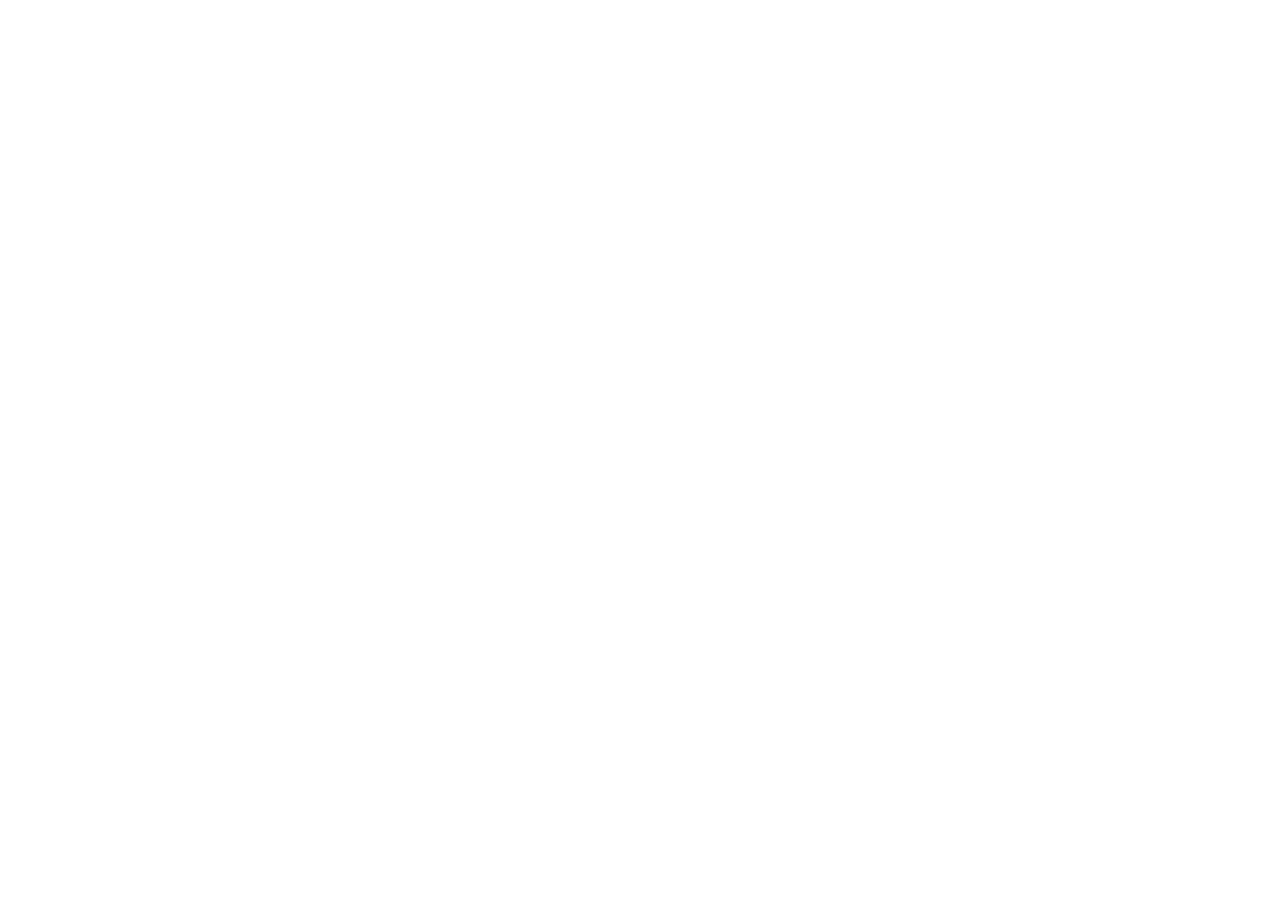
==== index.html @ 532720ed "Merge pull request #1 from bhnguyen76/Init" ====
<!DOCTYPE html>
<html>
    <head>
        <meta charset="utf-8" />

        <!--unicons-->
        <link rel="stylesheet" href="https://unicons.iconscout.com/release/v4.0.8/css/line.css">

        <!--css stylesheet-->
        <link rel="stylesheet" href="assets/css/styles.css">
        <title></title>
    </head>

    <body>
        
        <!--javascript-->
        <script src="assets/js/main.js"></script>
    </body>
</html>
---- assets/css/styles.css ----
/*Google Fonts: Poppins*/
@import url('https://fonts.googleapis.com/css2?family=Poppins:wght@100;400;500;600&display=swap');

:root {
    --header-height: 3rem;
    
    --hue-color: 250;

    --first-color: hsl(var(--hue-color), 69%, 61%);
    --first-color-second: hsl(var(--hue-color), 69%, 61%);
    --first-color-alt: hsl(var(--hue-color), 57%, 53%);
    --first-color-lighter: hsl(var(--hue-color), 92%, 85%);
    --title-color: hsl(var(--hue-color), 8%, 15%);
    --text-color: hsl(var(--hue-color), 8%, 45%);
    --text-color-lighter: hsl(var(--hue-color), 8%, 65%);
    --input-color: hsl(var(--hue-color), 70%, 96%);
    --body-color: hsl(var(--hue-color), 60%, 99%);
    --container-color: #fff;

    --body-font: 'Poppins', sans-serif;

    /*1rem = 16px*/
    
}
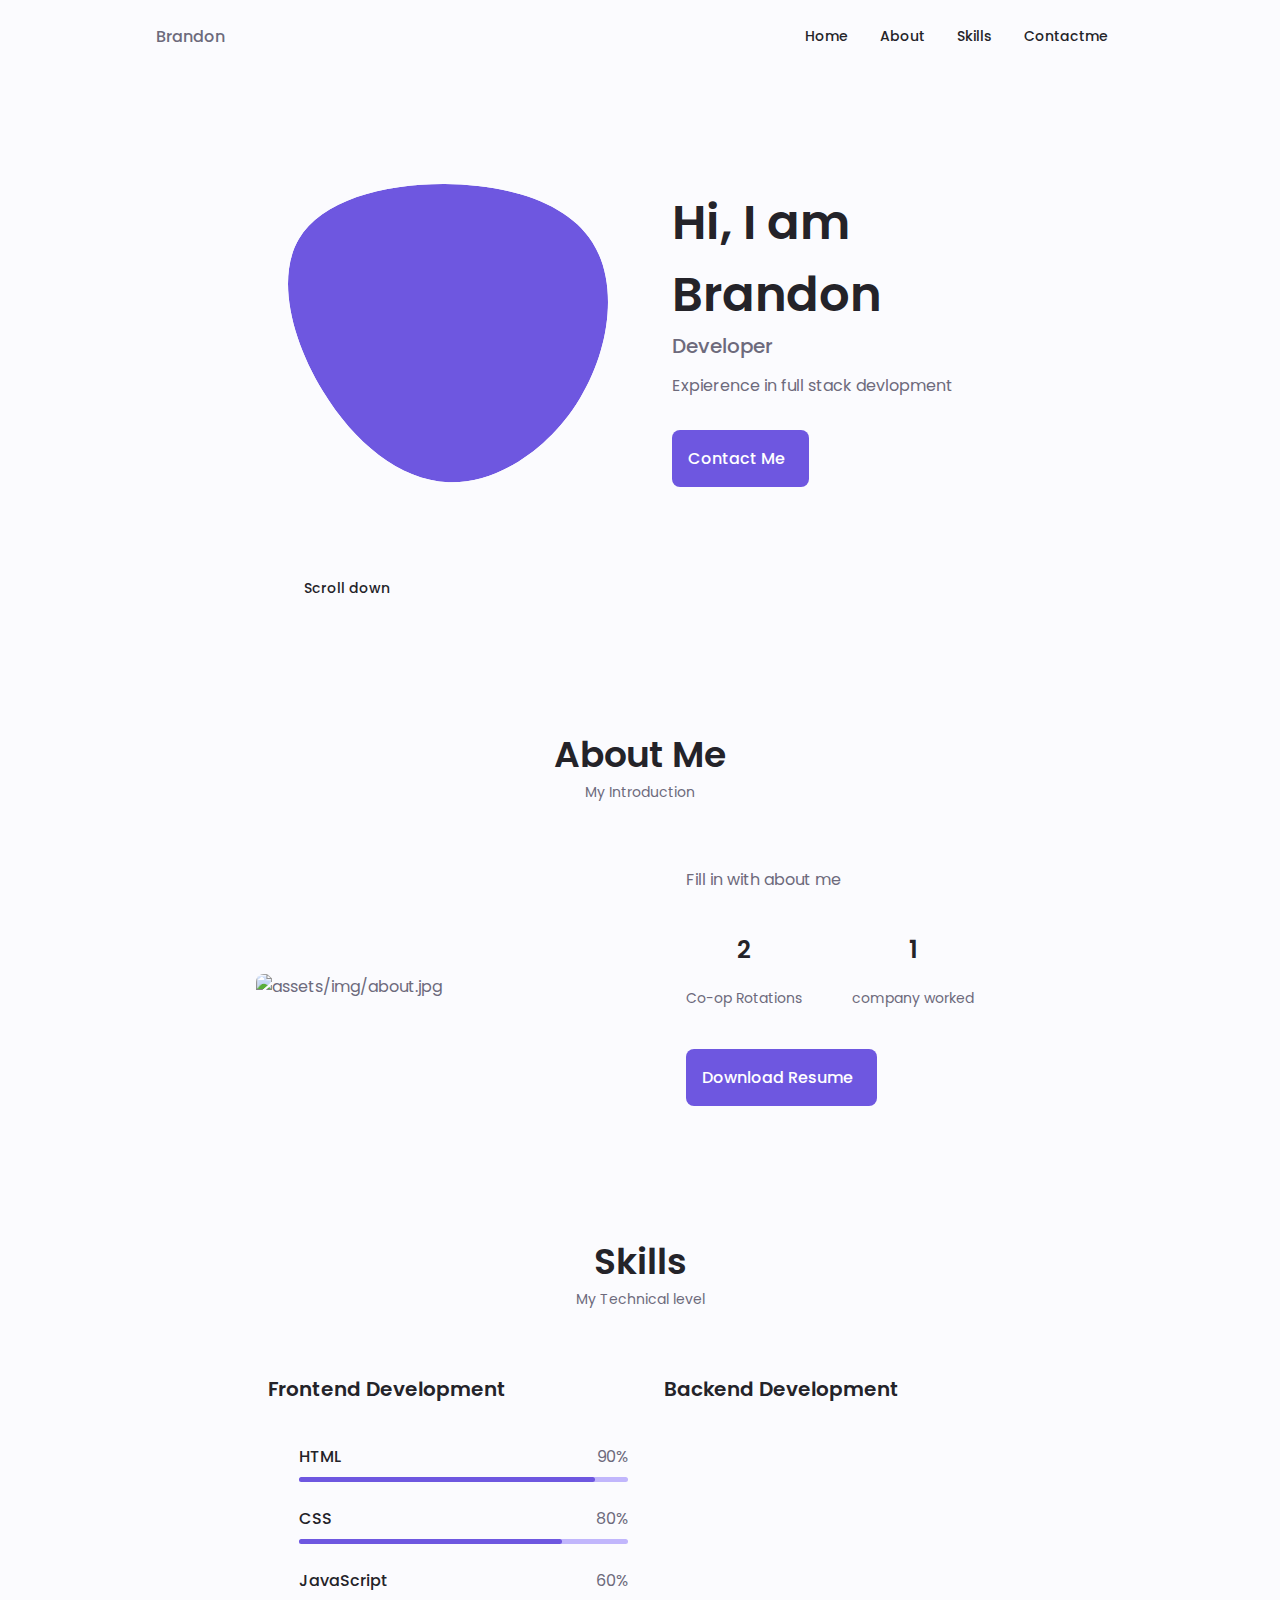
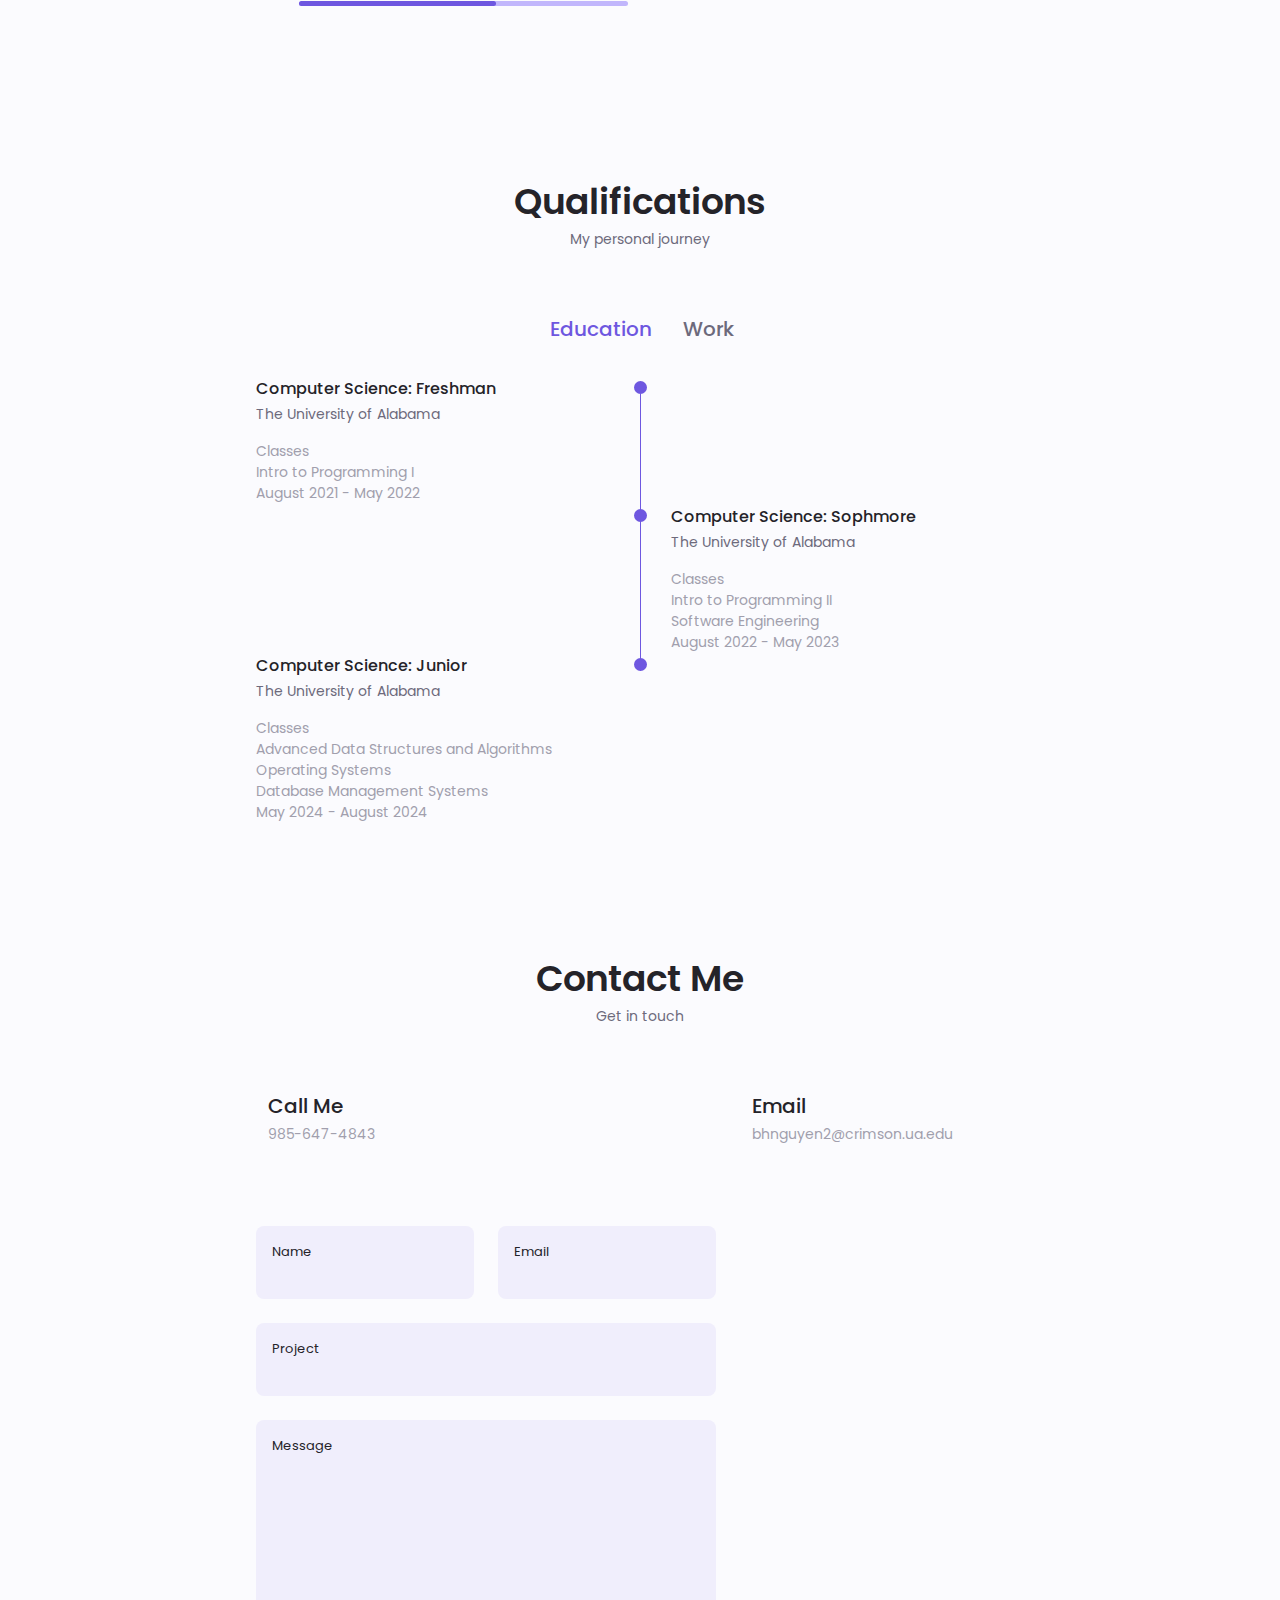
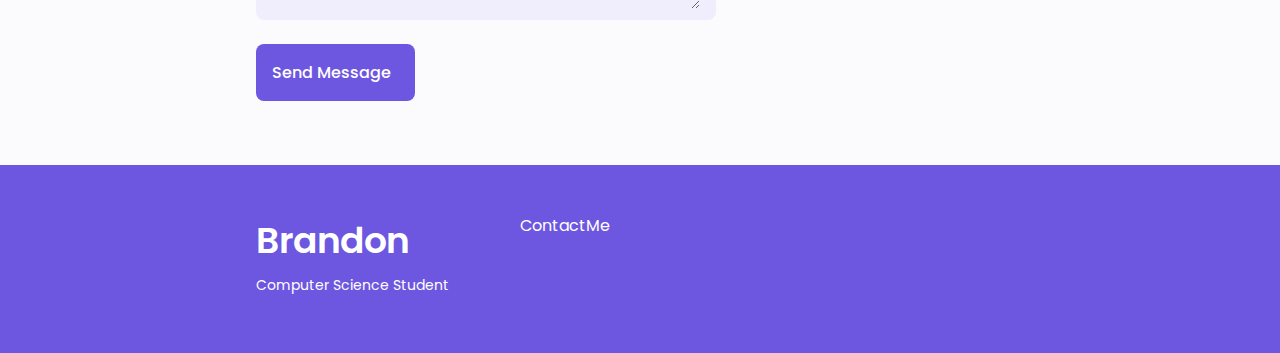
==== commit 7169a5ff: "refactor code" ====
--- a/index.html
+++ b/index.html
@@ -12,7 +12,475 @@
     </head>
 
     <body>
-        
+        <!-- Menu -->
+        <header class="header" id="header">
+            <nav class="nav container">
+                <a href="#" class="nav__logo">Brandon</a>
+
+                <div class="nav__menu" id="nav-menu">
+                    <ul class="nav__list grid">
+                        <li class="nav__item">
+                            <a href="#home" class="nav__link">
+                                <i class="uil uil-home nav__icon"></i> Home
+                            </a>
+                        </li>
+                        <li class="nav__item">
+                            <a href="#about" class="nav__link">
+                                <i class="uil uil-user nav__icon"></i> About
+                            </a>
+                        </li>
+                        <li class="nav__item">
+                            <a href="#skills" class="nav__link">
+                                <i class="uil uil-file-alt nav__icon"></i> Skills
+                            </a>
+                        </li>
+                        <!-- <li class="nav__item">
+                            <a href="#portfolio" class="nav__link">
+                                <i class="uil uil-scenery nav__icon"></i> Portfolio
+                            </a>
+                        </li> -->
+                        <li class="nav__item">
+                            <a href="#contact" class="nav__link">
+                                <i class="uil uil-message nav__icon"></i> Contactme
+                            </a>
+                        </li>
+                    </ul>
+                    <i class="uil uil-times nav__close" id="nav-close"></i>
+                </div>
+
+                <div class="nav__btns">
+                    <i class="uil uil-moon change-theme" id="theme-button"></i>
+                    <div class="nav__toggle" id="nav-toggle">
+                        <i class="uil uil-apps"></i>
+                    </div>
+                </div>
+            </nav>
+        </header>
+
+        <!-- Main -->
+        <main class="main">
+            <!-- Home -->
+            <section class="home section" id="home">
+                <div class="home__container container grid">
+                    <div class="home__content grid">
+                        <div class="home__social">
+                            <a href="www.linkedin.com/in/brandon-nguyen-9a8aa6226" taget="_blank" class="home__social-icon">
+                                <i class="uil uil-linkedin-alt"></i>
+                            </a>
+                            
+                            <!-- <a href="" taget="_blank" class="home__social-icon">
+                                <i class="uil uil-dribbble"></i>
+                            </a> -->
+
+                            <a href="https://github.com/bhnguyen76" taget="_blank" class="home__social-icon">
+                                <i class="uil uil-github-alt"></i>
+                            </a>
+                        </div>
+
+                        <div class="home__image">
+                            <svg class="home__blob" viewBox="0 0 200 187" xmlns="http://www.w3.org/2000/svg" xmlns:xlink="http://www.w3.org/1999/xlink">
+                                <mask id="mask0" mask-type="alpha">
+                                    <path d="M190.312 36.4879C206.582 62.1187 201.309 102.826 182.328 134.186C163.346 165.547 
+                                    130.807 187.559 100.226 186.353C69.6454 185.297 41.0228 161.023 21.7403 129.362C2.45775 
+                                    97.8511 -7.48481 59.1033 6.67581 34.5279C20.9871 10.1032 59.7028 -0.149132 97.9666 
+                                    0.00163737C136.23 0.303176 174.193 10.857 190.312 36.4879Z"/>
+                                </mask>
+                                <g mask="url(#mask0)">
+                                    <path d="M190.312 36.4879C206.582 62.1187 201.309 102.826 182.328 134.186C163.346 
+                                    165.547 130.807 187.559 100.226 186.353C69.6454 185.297 41.0228 161.023 21.7403 
+                                    129.362C2.45775 97.8511 -7.48481 59.1033 6.67581 34.5279C20.9871 10.1032 59.7028 
+                                    -0.149132 97.9666 0.00163737C136.23 0.303176 174.193 10.857 190.312 36.4879Z"/>
+
+                                    <image class="homeblob-img" x='' href="assets/images/profile.png"/>
+                                </g>
+                            </svg>
+                        </div>
+
+                        <div class="home__data">
+                            <h1 class="home__title">
+                                Hi, I am Brandon
+                            </h1>
+                            <h3 class="home__subtitle">
+                                Developer
+                            </h3>
+                            <p class="home__description">
+                                Expierence in full stack devlopment
+                            </p>
+                            <a href="#contact" class="button button--flex">
+                                Contact Me <i class="uil uil-message button__icon"></i>
+                            </a>
+                        </div>
+                    </div>
+
+                    <div class="home__scroll">
+                        <a href="#about" class="home__scroll-button button--flex">
+                            <i class="uil uil-mouse-alt home__scroll-mouse"></i>
+                            <span class="home__scroll-name">Scroll down</span>
+                            <i class="uil uil-arrow-down home__scroll-arrow"></i>
+                        </a>
+                    </div>
+                </div>
+            </section>
+
+            <section class="about section" id="about">
+                <h2 class="section__title">About Me</h2>
+                <span class="section__subtitle">My Introduction</span>
+
+                <div class="about__container container grid">
+                    <img src="" alt="assets/img/about.jpg" class="about__img">
+
+                    <div class="about__data">
+                        <p class="about__description">
+                            Fill in with about me
+                        </p>
+
+                        <div class="about__info">
+                            <div>
+                                <span class="about__info-title"> 2</span>
+                                <span class="about__info-name"><br> Co-op Rotations</span>
+                            </div>
+
+                            <div>
+                                <span class="about__info-title">1</span>
+                                <span class="about__info-name"><br>company worked</span>
+                            </div>
+
+                            <div>
+                                <span class="about__info-title"></span>
+                                <span class="about__info-name"></span>
+                            </div>
+                        </div>
+
+                        <div class="about__buttons">
+                            <a download="" href="assets/pdf/Resume.pdf" class="button button--flex">
+                                Download Resume<i class="uis uis-download-alt button__icon"></i>
+                            </a>     
+                        </div>
+                    </div>
+                </div>
+            </section>
+
+            <!-- Skills -->
+            <section class="skills section" id="skills">
+                <h2 class="section__title">Skills</h2>
+                <span class="section__subtitle">My Technical level</span>
+
+                <div class="skills__container container grid">
+                    <div>
+                        <!-- Skill 1-->
+                         <div class="skills__content skills__open">
+                            <div class="skills__header">
+                                <i class="uil uil-brackets-curly skills__icon"></i>
+
+                                <div>
+                                    <h1 class="skills__title">Frontend Development</h1>
+                                    <!-- <span class="skills__subtitle"> </span> -->
+                                </div>
+
+                                <i class="uil uil-angle-down skills__arrow"></i>
+                            </div>
+
+                            <div class="skills__list grid">
+                                <div class="skills__data">
+                                    <div class="skills__titles">
+                                        <h3 class="skills__name">HTML</h3>
+                                        <span class="skills__number">90%</span>
+                                    </div>
+                                    <div class="skills__bar">
+                                        <span class="skills__percentage skills__html"></span>
+                                    </div>
+                                </div>
+
+                                <div class="skills__data">
+                                    <div class="skills__titles">
+                                        <h3 class="skills__name">CSS</h3>
+                                        <span class="skills__number">80%</span>
+                                    </div>
+                                    <div class="skills__bar">
+                                        <span class="skills__percentage skills__css"></span>
+                                    </div>
+                                </div>
+
+                                <div class="skills__data">
+                                    <div class="skills__titles">
+                                        <h3 class="skills__name">JavaScript</h3>
+                                        <span class="skills__number">60%</span>
+                                    </div>
+                                    <div class="skills__bar">
+                                        <span class="skills__percentage skills__js"></span>
+                                    </div>
+                                </div>
+                            </div>
+                         </div>
+                    </div>
+
+                    <div>
+                        <!-- Skill 2-->
+                        <div class="skills__content skills__close">
+                            <div class="skills__header">
+                                <i class="uil uil-server-network skills__icon"></i>
+
+                                <div>
+                                    <h1 class="skills__title">Backend Development</h1>
+                                    <!-- <span class="skills__subtitle"> </span> -->
+                                </div>
+
+                                <i class="uil uil-angle-down skills__arrow"></i>
+                            </div>
+
+                            <div class="skills__list grid">
+                                <div class="skills__data">
+                                    <div class="skills__titles">
+                                        <h3 class="skills__name">Python</h3>
+                                        <span class="skills__number">90%</span>
+                                    </div>
+                                    <div class="skills__bar">
+                                        <span class="skills__percentage skills__python"></span>
+                                    </div>
+                                </div>
+
+                                <div class="skills__data">
+                                    <div class="skills__titles">
+                                        <h3 class="skills__name">Scala</h3>
+                                        <span class="skills__number">80%</span>
+                                    </div>
+                                    <div class="skills__bar">
+                                        <span class="skills__percentage skills__scala"></span>
+                                    </div>
+                                </div>
+
+                                <div class="skills__data">
+                                    <div class="skills__titles">
+                                        <h3 class="skills__name">C#</h3>
+                                        <span class="skills__number">60%</span>
+                                    </div>
+                                    <div class="skills__bar">
+                                        <span class="skills__percentage skills__csharp"></span>
+                                    </div>
+                                </div>
+
+                                <div class="skills__data">
+                                    <div class="skills__titles">
+                                        <h3 class="skills__name">SQL</h3>
+                                        <span class="skills__number">50%</span>
+                                    </div>
+                                    <div class="skills__bar">
+                                        <span class="skills__percentage skills__sql"></span>
+                                    </div>
+                                </div>
+                            </div>
+                         </div>                         
+                    </div>
+                </div>
+            </section>
+
+            <section class="qualification section">
+                <h2 class="section__title">Qualifications</h2>
+                <span class="section__subtitle">My personal journey</span>
+
+                <div class="qualification__container container">
+                    <div class="qualification__tabs">
+                        <div class="qualification__button button--flex qualification__active" data-target="#education">
+                            <i class="uil uil-graduation-cap qualification__icon"></i>
+                            Education
+                        </div>
+
+                        <div class="qualification__button button--flex" data-target="#work">
+                            <i class="uil uil-briefcase-alt"></i>
+                            Work
+                        </div>
+                    </div>
+
+                    <div class="qualification__sections">
+                        <!-- qualification content 1 -->
+                         <div class="qualification__content qualification__active" data-content id="education">
+                            <!-- qualification 1 -->
+                            <div class="qualification__data">
+                                <div>
+                                    <h3 class="qualification__title">Computer Science: Freshman</h3>
+                                    <span class="qualification__subtitle">The University of Alabama</span>
+                                    <div class="qualification__class">
+                                        <i class="uil uil-books"></i>
+                                        Classes<br>Intro to Programming I
+                                    </div>
+                                    <div class="qualification__calendar">
+                                        <i class="uil uil-calendar-alt"></i>
+                                        August 2021 - May 2022
+                                    </div>
+                                </div>
+
+                                <div>
+                                    <span class="qualification__rounder"></span>
+                                    <span class="qualification__line"></span>
+                                </div>
+                            </div>
+
+                            <!-- qualification 2 -->
+                            <div class="qualification__data">
+                                <div></div>
+
+                                <div>
+                                    <span class="qualification__rounder"></span>
+                                    <span class="qualification__line"></span>
+                                </div>
+
+                                <div>
+                                    <h3 class="qualification__title">Computer Science: Sophmore</h3>
+                                    <span class="qualification__subtitle">The University of Alabama</span>
+                                    <div class="qualification__class">
+                                        <i class="uil uil-books"></i>
+                                        Classes<br>Intro to Programming II<br>Software Engineering 
+                                    </div>
+                                    <div class="qualification__calendar">
+                                        <i class="uil uil-calendar-alt"></i>
+                                        August 2022 - May 2023
+                                    </div>
+                                </div>
+                            </div>
+
+                            <!-- qualification 3 -->
+                            <div class="qualification__data">
+                                <div>
+                                    <h3 class="qualification__title">Computer Science: Junior</h3>
+                                    <span class="qualification__subtitle">The University of Alabama</span>
+                                    <div class="qualification__class">
+                                        <i class="uil uil-books"></i>
+                                        Classes<br>Advanced Data Structures and Algorithms<br>Operating Systems<br>Database Management Systems
+                                    </div>
+                                    <div class="qualification__calendar">
+                                        <i class="uil uil-calendar-alt"></i>
+                                        May 2024 - August 2024
+                                    </div>
+                                </div>
+
+                                <div>
+                                    <span class="qualification__rounder"></span>
+                                </div>
+                            </div>
+                         </div>
+
+                         <!-- qualification content 2 -->
+                         <div class="qualification__content" data-content id="work">
+                            <!-- qualification 1 -->
+                            <div class="qualification__data">
+                                <div>
+                                    <h3 class="qualification__title">Systems Co-op</h3>
+                                    <span class="qualification__subtitle">Adtran</span>
+                                    <div class="qualification__calendar">
+                                        <i class="uil uil-calendar-alt"></i>
+                                        August 2023 - December 2023
+                                    </div>
+                                </div>
+
+                                <div>
+                                    <span class="qualification__rounder"></span>
+                                    <span class="qualification__line"></span>
+                                </div>
+                            </div>
+
+                            <!-- qualification 2 -->
+                            <div class="qualification__data">
+                                <div></div>
+
+                                <div>
+                                    <span class="qualification__rounder"></span>
+                                </div>
+
+                                <div>
+                                    <h3 class="qualification__title">Back-End Co-op</h3>
+                                    <span class="qualification__subtitle">Adtran</span>
+                                    <div class="qualification__calendar">
+                                        <i class="uil uil-calendar-alt"></i>
+                                        May 2024 - August 2024
+                                    </div>
+                                </div>
+                            </div>
+                         </div>
+                    </div>
+                </div>
+            </section>
+
+            <section class="contact section" id="contact">
+                <h2 class="section__title">Contact Me</h2>
+                <span class="section__subtitle">Get in touch</span>
+
+                <div class="contact__container container grid">
+                    <div>
+                        <div class="contact__information">
+                            <i class="uil uil-phone contact__icon"></i>
+
+                            <div>
+                                <h3 class="contact__title">Call Me</h3>
+                                <span class="contact__subtitle">985-647-4843</span>
+                            </div>
+                        </div>
+                    </div>
+
+                    <div>
+                        <div class="contact__information">
+                            <i class="uil uil-envelope contact__icon"></i>
+
+                            <div>
+                                <h3 class="contact__title">Email</h3>
+                                <span class="contact__subtitle">bhnguyen2@crimson.ua.edu</span>
+                            </div>
+                        </div>
+                    </div>
+
+                    <form action="" class="contact__form grid">
+                        <div class="contact__inputs grid">
+                            <div class="contact__content">
+                                <label for="" class="contact__label">Name</label>
+                                <input type="text" class="contact__input">
+                            </div>
+
+                            <div class="contact__content">
+                                <label for="" class="contact__label">Email</label>
+                                <input type="email" class="contact__input">
+                            </div>
+                        </div>
+
+                        <div class="contact__content">
+                            <label for="" class="contact__label">Project</label>
+                            <input type="text" class="contact__input">
+                        </div>
+
+                        <div class="contact__content">
+                            <label for="" class="contact__label">Message</label>
+                            <textarea name="" id="" cols="0" rows="7" class="contact__input"></textarea>
+                        </div>
+
+                        <div>
+                            <a href="" class="button button--flex">
+                                Send Message
+                                <i class="uil uil-message button__icon"></i>
+                            </a>
+                        </div>
+                    </form>
+                </div>
+            </section>
+        </main>
+
+        <!-- footer -->
+         <footer class="footer">
+            <div class="footer__bg">
+                <div class="footer__container container grid">
+                    <div>
+                        <h1 class="footer__title">Brandon</h1>
+                        <span class="footer__subtitle">Computer Science Student</span>
+                    </div>
+
+                    <ul class="footer__links">
+                        <a href="#contact" class="footer__link">ContactMe</a>
+                    </ul>
+                </div>
+            </div>
+         </footer>
+
+        <!-- top scroll -->
+         <a href="#" class="scrollup" id="scroll-up">
+            <i class="uil uil-arrow-up scrollup__icon"></i>
+         </a>
         <!--javascript-->
         <script src="assets/js/main.js"></script>
     </body>
--- a/assets/css/styles.css
+++ b/assets/css/styles.css
@@ -4,6 +4,7 @@
 :root {
     --header-height: 3rem;
     
+    /*colors*/
     --hue-color: 250;
 
     --first-color: hsl(var(--hue-color), 69%, 61%);
@@ -16,9 +17,877 @@
     --input-color: hsl(var(--hue-color), 70%, 96%);
     --body-color: hsl(var(--hue-color), 60%, 99%);
     --container-color: #fff;
+    --scroll-bar-color: hsl(var(--hue-color), 12%, 90%);
+    --scroll-thumb-color: hsl(var(--hue-color), 12%, 80%);
 
     --body-font: 'Poppins', sans-serif;
 
-    /*1rem = 16px*/
-    
+    /*fonts; 1rem = 16px*/
+    --big-font-size: 2rem;
+    --h1-font-size: 1.5rem;
+    --h2-font-size: 1.25rem;
+    --h3-font-size: 1.125rem;
+    --normal-font-size: .938rem;
+    --small-font-size: .813rem;
+    --smaller-font-size: .75rem;
+
+    --font-medium: 500;
+    --font-semi-bold: 600;
+
+    /*bottom margin*/
+    --mb-0-25: .25rem;
+    --mb-0-5: .5rem;
+    --mb-0-75: .75rem;
+    --mb-1: 1rem;
+    --mb-1-5: 1.5rem;
+    --mb-2: 2rem;
+    --mb-2-5: 2.5rem;
+    --mb-3: 3rem;
+
+    /*z-index*/
+    --z-tooltip: 10;
+    --z-fixed: 100;
+    --z-modal: 1000;
+}
+
+/*Font size for bigger screens such as laptops and bigger*/
+@media screen and (min-width: 968px) {
+    :root {
+        --big-font-size: 3rem;
+        --h1-font-size: 2.25rem;
+        --h2-font-size: 1.5rem;
+        --h3-font-size: 1.25rem;
+        --normal-font-size: 1rem;
+        --small-font-size: .875rem;
+        --smaller-font-size: .813rem;
+    }
+}
+
+body.dark-theme{
+    --first-color-second: hsl(var(--hue-color), 30%, 8%);
+    --title-color: hsl(var(--hue-color), 8%, 95%);
+    --text-color: hsl(var(--hue-color), 8%, 75%);
+    --input-color: hsl(var(--hue-color), 29%, 16%);
+    --body-color: hsl(var(--hue-color), 28%, 12%);
+    --container-color: hsl(var(--hue-color), 29%, 16%);
+    --scroll-bar-color: hsl(var(--hue-color), 12%, 48%);
+    --scroll-thumb-color: hsl(var(--hue-color), 12%, 36%);
+}
+
+.nav__btns{
+    display: flex;
+    align-items: center;
+}
+
+.change-theme{
+    font-size: 1.25rem;
+    color: var(--title-color);
+    margin-right: var(--mb-1);
+    cursor: pointer;
+}
+
+.change-theme:hover{
+    color: var(--first-color);
+}
+
+*{
+    box-sizing: border-box;
+    padding: 0;
+    margin: 0;
+}
+
+html{
+    scroll-behavior: smooth;
+}
+
+body{
+    margin: 0 0 var(--header-height) 0;
+    font-family: var(--body-font);
+    background-color: var(--body-color);
+    color: var(--text-color);
+}
+
+h1, h2, h3, h4{
+    color: var(--title-color);
+    font-weight: var(--font-semi-bold);
+}
+
+ul{
+    list-style: none;
+}
+
+a{
+    text-decoration: none;
+}
+
+img{
+    max-width: 100%;
+    height: auto;
+}
+
+/*CSS classes*/
+.section{
+    padding: 2rem 0 4rem;
+}
+
+.section__title{
+    font-size: var(--h1-font-size);
+}
+
+.section__subtitle{
+    display: block; 
+    font-size: var(--small-font-size);
+    margin-bottom: var(--mb-3);
+}
+
+.section__title,
+.section__subtitle{
+    text-align: center;
+}
+
+/*layout*/
+.container{
+    max-width: 768px;
+    margin-left: var(--mb-1-5);
+    margin-right: var(--mb-1-5);
+}
+
+.grid{
+    display: grid;
+    gap: 1.5rem;
+}
+
+.header{
+    width: 100%;
+    position: fixed;
+    bottom: 0;
+    left: 0;
+    z-index: var(--z-fixed);
+    background-color: var(--body-color);
+}
+
+/* NAV BAR */
+.nav{
+    max-width: 968px;
+    height: var(--header-height);
+    display: flex;
+    justify-content: space-between;
+    align-items: center;
+}
+
+.nav__logo,
+.nav__toggle{
+    color: var(--text-color);
+    font-weight: var(--font-medium);
+}
+
+.nav__logo:hover{
+    color: var(--first-color);
+}
+
+.nav__toggle{
+    font-size: 1.1rem;
+    cursor: pointer;
+}
+
+.nav__toggle:hover{
+    color: var(--first-color);
+}
+
+@media screen and (max-width: 767px){
+    .nav__menu{
+        position: fixed;
+        bottom: -100%;
+        left: 0;
+        width: 100%;
+        background-color: var(--body-color);
+        padding: 2rem 1.5rem 4rem;
+        box-shadow: 0 -1px 4px rgba(0, 0, 0, .15);
+        border-radius: 1.5rem 1.5rem 0 0;
+        transition: .3s;
+    }
+}
+
+.nav__list{
+    grid-template-columns: repeat(3, 1fr);
+    gap: 2rem;
+}
+
+.nav__link{
+    display: flex;
+    flex-direction: column;
+    align-items: center;
+    font-size: var(--small-font-size);
+    color: var(--title-color);
+    font-weight: var(--font-medium);
+}
+
+.nav__link:hover{
+    color: var(--first-color);
+}
+
+.nav__icon{
+    font-size: 1.2rem;
+}
+
+.nav__close{
+    position: absolute;
+    right: 1.3rem;
+    bottom: .5rem;
+    font-size: 1.5rem;
+    cursor: pointer;
+    color: var(--first-color);
+}
+
+.nav__close:hover{
+    color: var(--first-color-alt);
+}
+
+.show-menu{
+    bottom: 0;
+}
+
+/* Home */
+.home__container{
+    gap: 1rem;
+}
+
+.home__content{
+    grid-template-columns: .5fr 3fr;
+    padding-top: 3.5rem;
+    align-items: center;
+}
+
+.home__social{
+    display: grid;
+    grid-template-columns: max-content;
+    row-gap: 1rem;
+}
+
+.home__social-icon{
+    font-size: 1.25rem;
+    color: var(--first-color);
+}
+
+.homne__social-icon:hover{
+    color: var(--first-color-alt);
+}
+
+.home__blob{
+    width: 200px;
+    fill: var(--first-color);
+}
+
+.home__blob-img{
+    width: 170px;
+}
+
+.home__data{
+    grid-column: 1/3;
+}
+
+.home__title{
+    font-size: var(--big-font-size);
+}
+
+.home__subtitle{
+    font-size: var(--h3-font-size);
+    color: var(--text-color);
+    font-weight: var(--font-medium);
+    margin-bottom: var(--mb-0-75);
+}
+
+.home__description{
+    margin-bottom: var(--mb-2);
+}
+
+.home__scroll{
+    display: none;
+}
+
+.home__scroll-button{
+    color: var(--first-color);
+    transition: .3s;
+}
+
+.home__scroll-button:hover{
+    transform: translateY(0.25rem);
+}
+
+.home__scroll-mouse{
+    font-size: 2rem;
+}
+
+.home__scroll-name{
+    font-size: var(--small-font-size);
+    color: var(--title-color);
+    font-weight: var(--font-medium);
+    margin-right: var(--mb-0-25);
+}
+
+.home__scroll-arrow{
+    font-size: 1.25rem;
+}
+
+.button{
+    display: inline-block;
+    background-color: var(--first-color);
+    color: #fff;
+    padding: 1rem;
+    border-radius: .5rem;
+    font-weight: var(--font-medium);
+}
+
+.button:hover{
+    background-color: var(--first-color-alt);
+}
+
+.button__icon{
+    font-size: 1.25rem;
+    margin-left: var(--mb-0-5);
+    transition: .3s;
+}
+
+.button--flex{
+    display: inline-flex;
+    align-items: center;
+}
+
+/* About */
+.about__img{
+    width: 200px;
+    border-radius: .5rem;
+    justify-self: center;
+    align-self: center;
+}
+
+.about__description{
+    text-align: center;
+    margin-bottom: var(--mb-2-5);
+}
+
+.about__info{
+    display: flex;
+    justify-content: space-evenly;
+    margin-bottom: var(--mb-2-5);
+}
+
+.about__info-title{
+    font-size: var(--h2-font-size);
+    font-weight: var(--font-semi-bold);
+    color: var(--title-color);
+}
+
+.about__info-name{
+    font-size: var(--small-font-size);
+}
+
+.about__info-title,
+.about__info-name{
+    display: block;
+    text-align: center;
+}
+
+.about__buttons{
+    display: flex;
+    justify-content: center;
+}
+
+/* Skills */
+.skills__container{
+    row-gap: 0;
+}
+
+.skills__header{
+    display: flex;
+    align-items: center;
+    margin-bottom: var(--mb-2-5);
+    cursor: pointer;
+}
+
+.skills__icon,
+.skills__arrow{
+    font-size: 2rem;
+    color: var(--first-color);
+}
+
+.skills__icon{
+    margin-right: var(--mb-0-75);
+}
+
+.skills__title{
+    font-size: var(--h3-font-size);
+}
+
+.skills__subtitle{
+    font-size: var(--small-font-size);
+    color: var(--text-color-lighter);
+}
+
+.skills__arrow{
+    margin-left: auto;
+    transition: .4s;
+}
+
+.skills__list{
+    row-gap: 1.5rem;
+    padding-left: 2.7rem;
+}
+
+.skills__titles{
+    display: flex;
+    justify-content: space-between;
+    margin-bottom: var(--mb-0-5);
+}
+
+.skills__name{
+    font-size: var(--normal-font-size);
+    font-weight: var(--font-medium);
+}
+
+.skills__bar,
+.skills__percentage{
+    height: 5px;
+    border-radius: .25rem;
+}
+
+.skills__bar{
+    background-color: var(--first-color-lighter);
+}
+
+.skills__percentage{
+    display: block;
+    background-color: var(--first-color);
+}
+
+.skills__html{
+    width: 90%;
+}
+
+.skills__css{
+    width: 80%;
+}
+
+.skills__js{
+    width: 60%;
+}
+
+.skills__python{
+    width: 90%;
+}
+
+.skills__scala{
+    width: 80%;
+}
+
+.skills__csharp{
+    width: 60%;
+}
+
+.skills__sql{
+    width: 50%;
+}
+
+.skills__close .skills__list{
+    height: 0;
+    overflow: hidden;
+}
+
+.skills__open .skills__list{
+    height: max-content;
+    margin-bottom: var(--mb-2-5);
+}
+
+.skills__open .skills__arrow{
+    transform: rotate(-180deg);
+}
+
+.qualification__tabs{
+    display: flex;
+    justify-content: space-evenly;
+    margin-bottom: var(--mb-2);
+}
+
+.qualification__button{
+    font-size: var(--h3-font-size);
+    font-weight: var(--font-medium);
+    cursor: pointer;
+}
+
+.qualification__button:hover{
+    color: var(--first-color);
+}
+
+.qualification__icon{
+    font-size: 1.8rem;
+    margin-right: var(--mb-0-25);
+}
+
+.qualification__data{
+    display: grid;
+    grid-template-columns:1fr max-content 1fr;
+    column-gap: 1.5rem;
+}
+
+.qualification__title{
+    font-size: var(--normal-font-size);
+    font-weight: var(--font-medium);
+}
+
+.qualification__subtitle{
+    display: inline-block;
+    font-size: var(--small-font-size);
+    margin-bottom: var(--mb-1);
+}
+
+.qualification__calendar,
+.qualification__class{
+    font-size: var(--small-font-size);
+    color: var(--text-color-lighter);
+}
+
+.qualification__rounder{
+    display: inline-block;
+    width: 13px;
+    height: 13px;
+    background-color: var(--first-color);
+    border-radius: 50%;
+}
+
+.qualification__line{
+    display: block;
+    width: 1px;
+    height: 100%;
+    background-color: var(--first-color);
+    transform: translate(6px, -7px);
+}
+
+.qualification [data-content]{
+    display: none;
+}
+
+.qualification__active[data-content]{
+    display: block;
+}
+
+.qualification__button.qualification__active{
+    color: var(--first-color);
+}
+
+/* Contact Me */
+.contact__container{
+    row-gap: 3rem;
+}
+
+.contact__information{
+    display: flex;
+    margin-bottom: var(--mb-2);
+}
+
+.contact__icon{
+    font-size: 2rem;
+    color: var(--first-color);
+    margin-right: var(--mb-0-75);
+}
+
+.contact__title{
+    font-size: var(--h3-font-size);
+    font-weight: var(--font-medium);
+}
+
+.contact__subtitle{
+    font-size: var(--small-font-size);
+    color: var(--text-color-lighter);
+}
+
+.contact__content{
+    background-color: var(--input-color);
+    border-radius: .5rem;
+    padding: .75rem 1rem .25rem;
+}
+
+.contact__label{
+    font-size: var(--smaller-font-size);
+    color: var(--title-color);
+}
+.contact__input{
+    width: 100%;
+    background-color: var(--input-color);
+    color: var(--text-color);
+    font-family: var(--body-font);
+    border: none;
+    outline: none;
+    padding: .25rem .5rem .5rem 0;
+}
+
+.footer{
+    padding-top: 2rem;
+}
+
+.footer__container{
+    row-gap: 3.5rem;
+}
+
+.footer__bg{
+    background-color: var(--first-color-second);
+    padding: 2rem 0 3rem;
+}
+
+.footer__title{
+    font-size: var(--h1-font-size);
+    margin-bottom: var(--mb-0-25);
+}
+
+.footer__subtitle{
+    font-size: var(--small-font-size);
+}
+
+.footer__links{
+    display: flex;
+    flex-direction: column;
+    row-gap: 1.5rem;
+}
+
+.footer__link:hover{
+    color: var(--first-color-lighter);
+}
+
+.footer__title,
+.footer__subtitle,
+.footer__link{
+     color: #fff;
+}
+
+/* top scroll */
+.scrollup{
+    position: fixed;
+    right: 1rem;
+    bottom: -20%;
+    background-color: var(--first-color);
+    opacity: .8;
+    padding: 0 .3rem;
+    border-radius: .4rem;
+    z-index: var(--z-tooltip);
+    transition: .4s;
+}
+
+.scrollup:hover{
+    background-color: var(--first-color-alt);
+}
+
+.scrollup__icon{
+    font-size: 1.5rem;
+    color: #fff;
+}
+
+.show-scroll{
+    bottom: 5rem;
+}
+
+/* scroll bar */
+::-webkit-scrollbar{
+    width: .60rem;
+    background-color: var(--scroll-bar-color);
+    border-radius: .5rem;
+}
+
+::-webkit-scrollbar-thumb{
+    background-color: var(--scroll-thumb-color);
+    border-radius: .5rem;
+}
+
+::-webkit-scrollbar-thumb:hover{
+    background-color: var(--text-color-light);
+}
+
+/* Media Queries */
+
+/* Small Devices */
+@media screen and (max-width: 350px){
+    .container{
+        margin-left: var(--mb-1);
+        margin-right: var(--mb-1);
+    }
+
+    .nav__menu{
+        padding: 2rem .25rem 4rem;
+    }
+    .nav__list{
+        column-gap: 0;
+    }
+
+    .home__content{
+        grid-template-columns: .25fr 3fr;
+    }
+    .home__blob{
+        width: 180px;
+    }
+
+    .skills__title{
+        font-size: var(--normal-font-size);
+    }
+
+    .qualification__data{
+        gap: .5rem;
+    }
+}
+
+/* Medium Devices */
+@media screen and (min-width: 568px) {
+    .home__content{
+        grid-template-columns: max-content 1fr 1fr;
+    }
+    .home__data{
+        grid-column: initial;
+    }
+    .home__img{
+        order: 1;
+        justify-self: center;
+    }
+
+    .about__container,
+    .skills__container,
+    .contact__container,
+    .footer__container{
+        grid-template-columns: repeat(2, 1fr);
+    }
+
+    .qualification__section{
+        display: grid;
+        grid-template-columns: .6fr;
+        justify-content: center;
+    }
+}
+
+@media screen and (min-width: 768px){
+    .container{
+        margin-left: auto;
+        margin-right: auto;
+    }
+
+    body{
+        margin: 0;
+    }
+
+    .section{
+        padding: 6rem 0 2rem;
+    }
+
+    .section__subtitle{
+        margin-bottom: 4rem;
+    }
+
+    .header{
+        top: 0;
+        bottom: initial;
+    }
+
+    .header,
+    .main,
+    .footer__container{
+        padding: 0 1rem;
+    }
+
+    .nav{
+        height: calc(var(--header-height) + 1.5rem);
+        column-gap: 1rem;
+    }
+
+    .nav__icon,
+    .nav__close,
+    .nav__toggle{
+        display: none;
+    }
+    .nav__list{
+        display: flex;
+        column-gap: 2rem;
+    }
+    .nav__menu{
+        margin-left: auto;
+    }
+    .change-theme{
+        margin: 0;
+    }
+
+    .home__container{
+        row-gap: 5rem;
+    }
+
+    .home__content{
+        padding-top: 5.5rem;
+        column-gap: 2rem;
+    }
+    .home__blob{
+        width: 270px;
+    }
+    .home__scroll{
+        display: block;
+    }
+    .home__scroll-button{
+        margin-left: 3rem;
+    }
+
+    .about__container{
+        column-gap: 5rem;
+    }
+    .about__img{
+        width: 350px;
+    }
+    .about__description{
+        text-align: initial;
+    }
+    .about__info{
+        justify-content: space-between;
+    }
+    .about__buttons{
+        justify-content: initial;
+    }
+
+    .qualification__tabs{
+        justify-content: center;
+    }
+    .qualification__button{
+        margin: 0 var(--mb-1);
+    }
+    .qualification__sections{
+        grid-template-columns: .5fr;
+    }
+
+    .footer__container{
+        grid-template-columns: repeat(3, 1fr);
+    }
+    .footer__bg{
+        padding: 3rem 0 3.5rem;
+    }
+    .footer__links{
+        flex-direction: row;
+        column-gap: 2rem;
+    }
+    .footer__copy{
+        margin-top: 4.5rem;
+    }
+}
+
+/* Large Devices */
+@media screen and (min-width: 1024px){
+    .header,
+    .main,
+    .footer__container{
+        padding: 0;
+    }
+
+    .home__blob{
+        width: 320px;
+    }
+    .home__social{
+        transform: translateX(-6rem);
+    }
+
+    .contact__form{
+        width: 460px;
+    }
+
+    .contact__inputs{
+        grid-template-columns: repeat(2, 1fr);
+    }
 }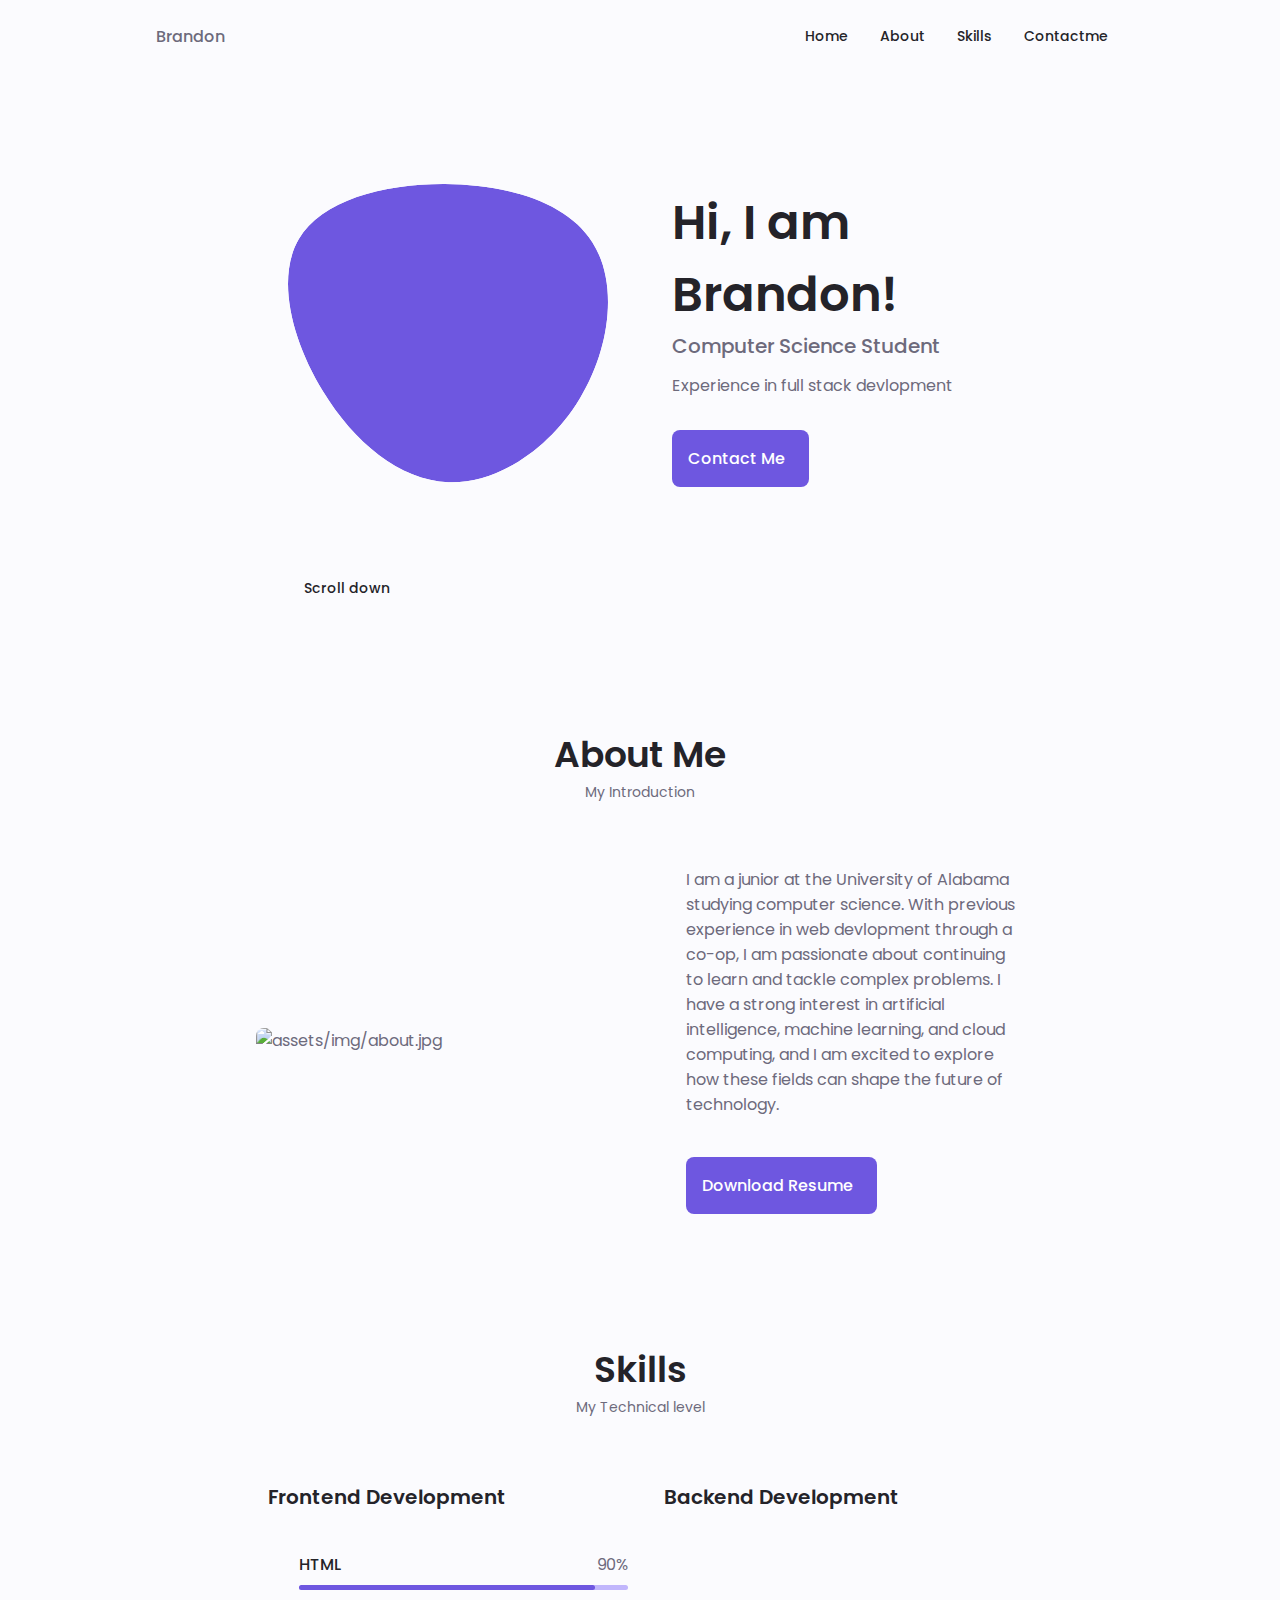
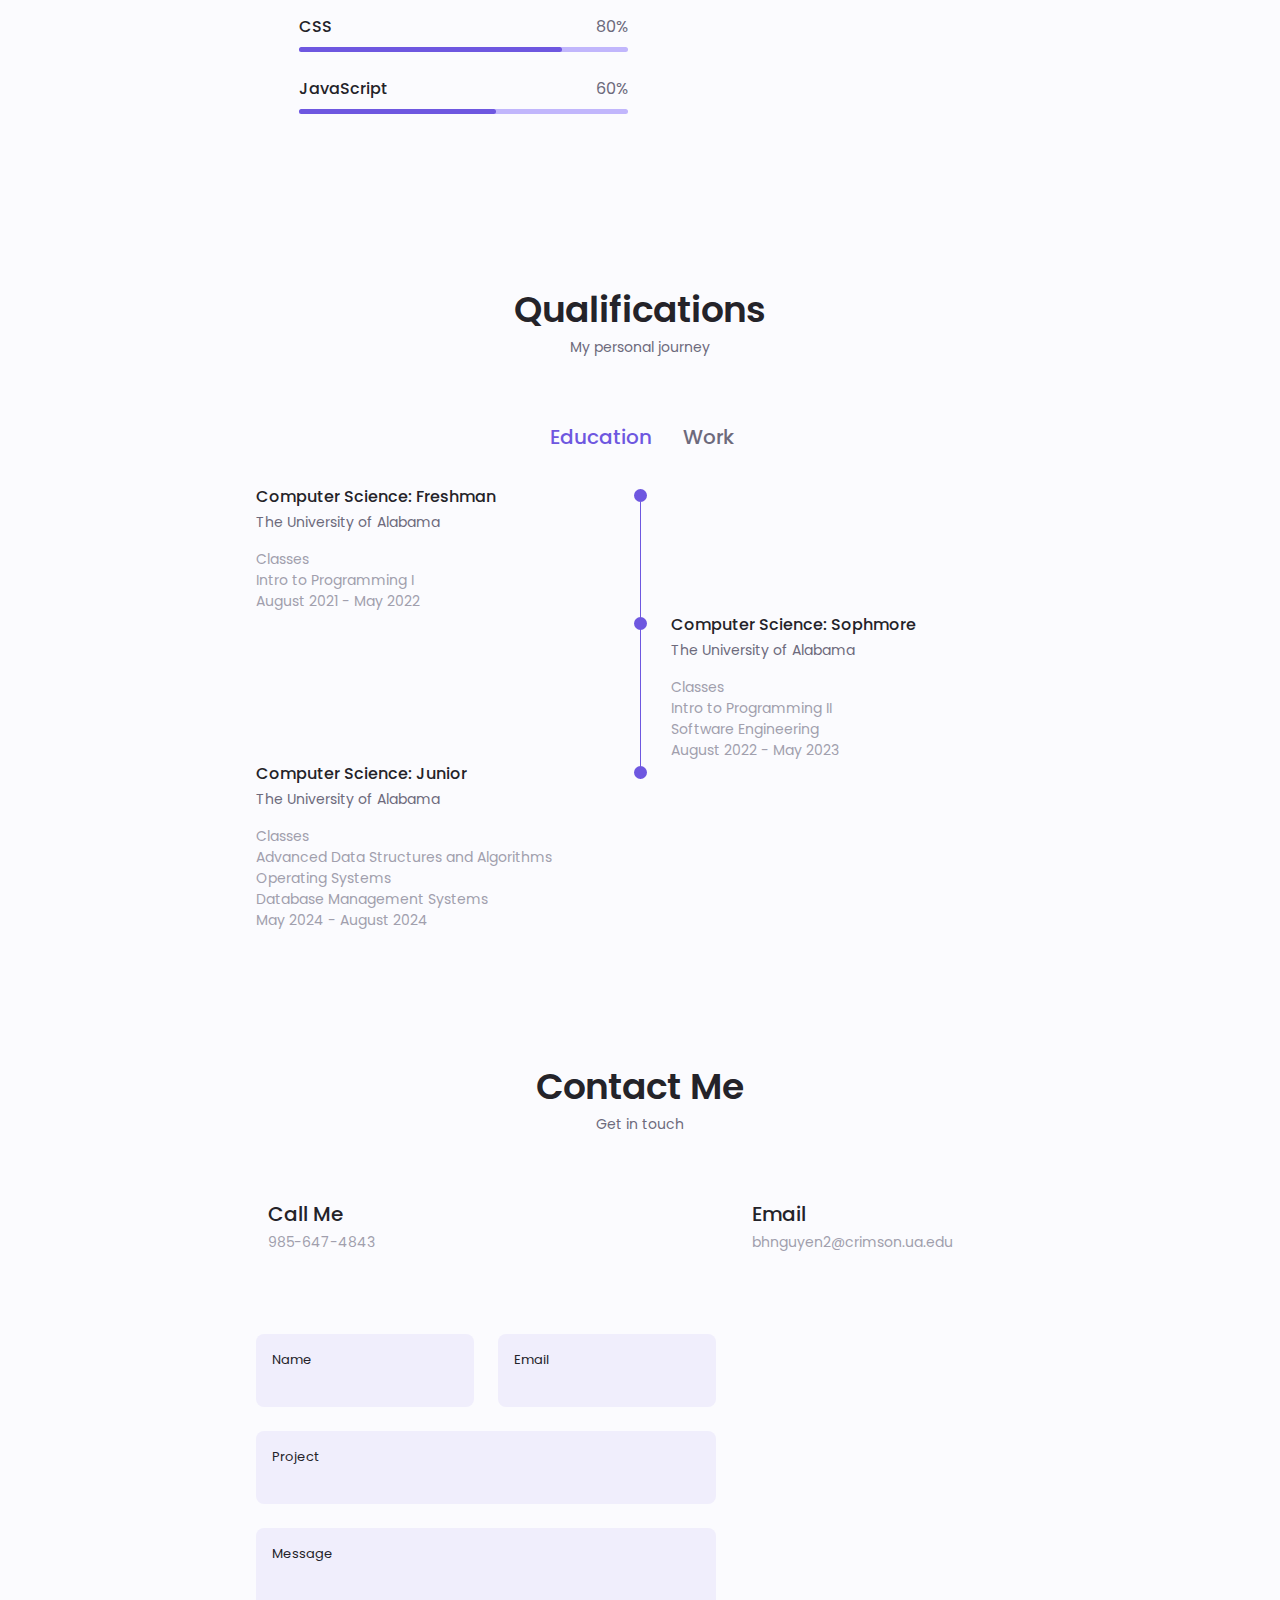
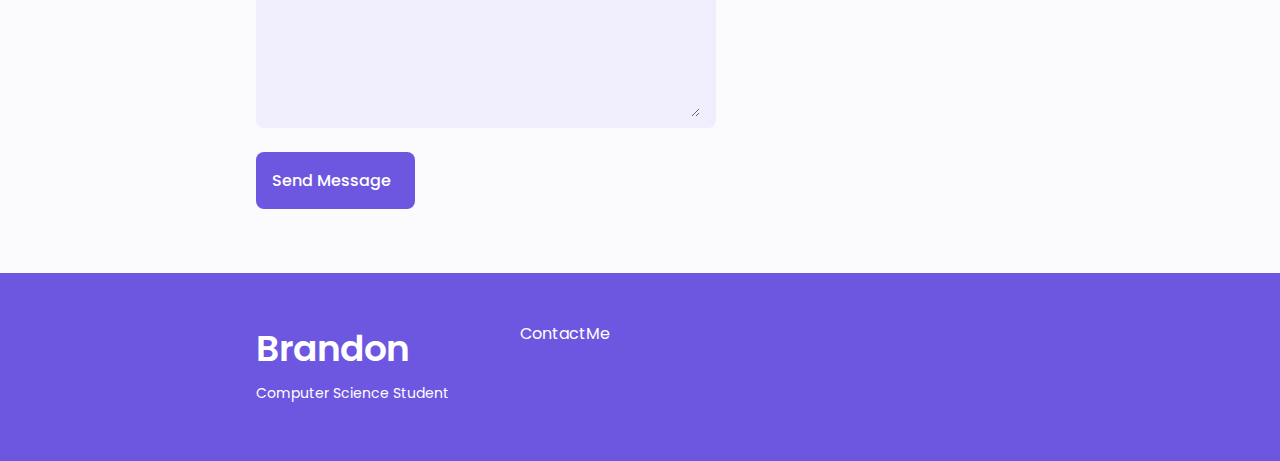
==== commit 3439311b: "minor changes" ====
--- a/index.html
+++ b/index.html
@@ -98,13 +98,13 @@
 
                         <div class="home__data">
                             <h1 class="home__title">
-                                Hi, I am Brandon
+                                Hi, I am Brandon!
                             </h1>
                             <h3 class="home__subtitle">
-                                Developer
+                                Computer Science Student
                             </h3>
                             <p class="home__description">
-                                Expierence in full stack devlopment
+                                Experience in full stack devlopment
                             </p>
                             <a href="#contact" class="button button--flex">
                                 Contact Me <i class="uil uil-message button__icon"></i>
@@ -131,10 +131,13 @@
 
                     <div class="about__data">
                         <p class="about__description">
-                            Fill in with about me
+                            I am a junior at the University of Alabama studying computer science. With previous
+                            experience in web devlopment through a co-op, I am passionate about continuing to learn 
+                            and tackle complex problems. I have a strong interest in artificial intelligence, 
+                            machine learning, and cloud computing, and I am excited to explore how these fields can shape the future of technology.
                         </p>
 
-                        <div class="about__info">
+                        <!-- <div class="about__info">
                             <div>
                                 <span class="about__info-title"> 2</span>
                                 <span class="about__info-name"><br> Co-op Rotations</span>
@@ -149,7 +152,7 @@
                                 <span class="about__info-title"></span>
                                 <span class="about__info-name"></span>
                             </div>
-                        </div>
+                        </div> -->
 
                         <div class="about__buttons">
                             <a download="" href="assets/pdf/Resume.pdf" class="button button--flex">
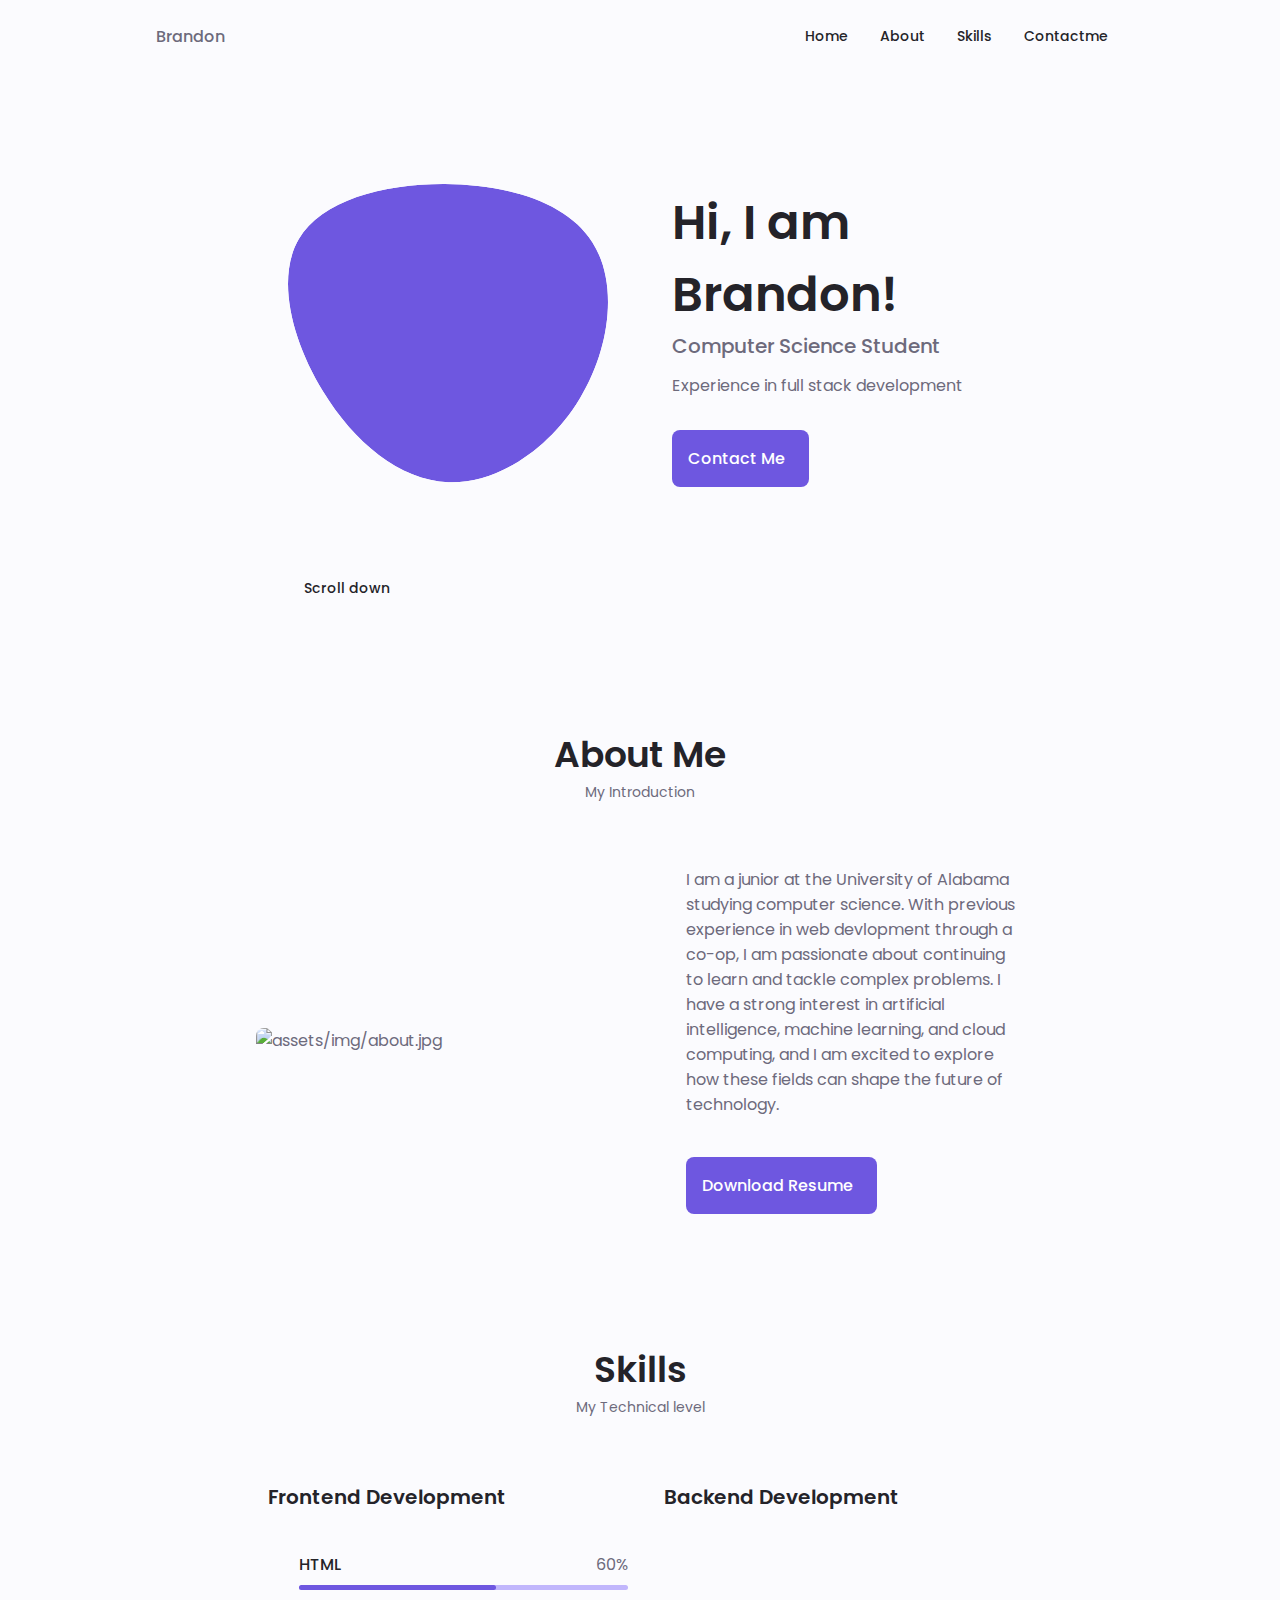
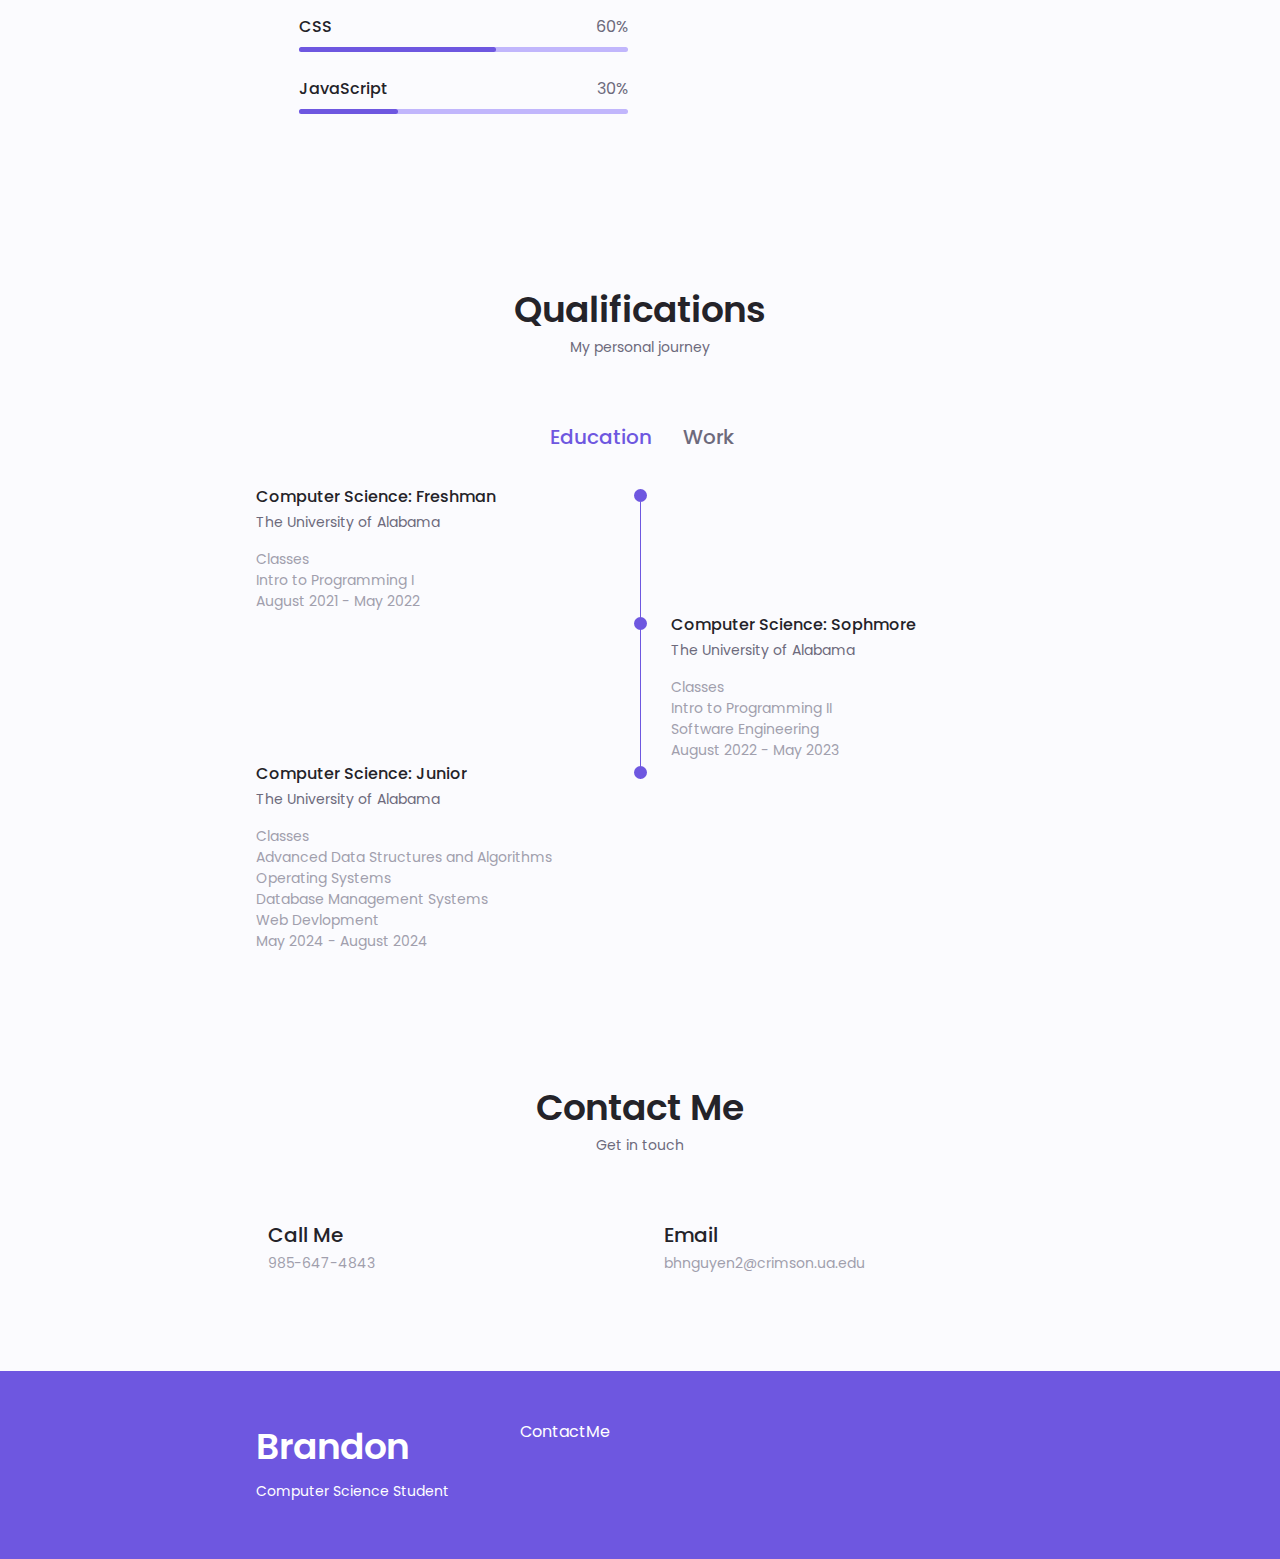
==== commit aad1b250: "small tweaks" ====
--- a/index.html
+++ b/index.html
@@ -64,7 +64,7 @@
                 <div class="home__container container grid">
                     <div class="home__content grid">
                         <div class="home__social">
-                            <a href="www.linkedin.com/in/brandon-nguyen-9a8aa6226" taget="_blank" class="home__social-icon">
+                            <a href="https://linkedin.com/in/brandon-nguyen-9a8aa6226" taget="_blank" class="home__social-icon">
                                 <i class="uil uil-linkedin-alt"></i>
                             </a>
                             
@@ -104,7 +104,7 @@
                                 Computer Science Student
                             </h3>
                             <p class="home__description">
-                                Experience in full stack devlopment
+                                Experience in full stack development
                             </p>
                             <a href="#contact" class="button button--flex">
                                 Contact Me <i class="uil uil-message button__icon"></i>
@@ -187,7 +187,7 @@
                                 <div class="skills__data">
                                     <div class="skills__titles">
                                         <h3 class="skills__name">HTML</h3>
-                                        <span class="skills__number">90%</span>
+                                        <span class="skills__number">60%</span>
                                     </div>
                                     <div class="skills__bar">
                                         <span class="skills__percentage skills__html"></span>
@@ -197,7 +197,7 @@
                                 <div class="skills__data">
                                     <div class="skills__titles">
                                         <h3 class="skills__name">CSS</h3>
-                                        <span class="skills__number">80%</span>
+                                        <span class="skills__number">60%</span>
                                     </div>
                                     <div class="skills__bar">
                                         <span class="skills__percentage skills__css"></span>
@@ -207,7 +207,7 @@
                                 <div class="skills__data">
                                     <div class="skills__titles">
                                         <h3 class="skills__name">JavaScript</h3>
-                                        <span class="skills__number">60%</span>
+                                        <span class="skills__number">30%</span>
                                     </div>
                                     <div class="skills__bar">
                                         <span class="skills__percentage skills__js"></span>
@@ -235,7 +235,7 @@
                                 <div class="skills__data">
                                     <div class="skills__titles">
                                         <h3 class="skills__name">Python</h3>
-                                        <span class="skills__number">90%</span>
+                                        <span class="skills__number">70%</span>
                                     </div>
                                     <div class="skills__bar">
                                         <span class="skills__percentage skills__python"></span>
@@ -245,7 +245,7 @@
                                 <div class="skills__data">
                                     <div class="skills__titles">
                                         <h3 class="skills__name">Scala</h3>
-                                        <span class="skills__number">80%</span>
+                                        <span class="skills__number">40%</span>
                                     </div>
                                     <div class="skills__bar">
                                         <span class="skills__percentage skills__scala"></span>
@@ -255,7 +255,7 @@
                                 <div class="skills__data">
                                     <div class="skills__titles">
                                         <h3 class="skills__name">C#</h3>
-                                        <span class="skills__number">60%</span>
+                                        <span class="skills__number">30%</span>
                                     </div>
                                     <div class="skills__bar">
                                         <span class="skills__percentage skills__csharp"></span>
@@ -264,8 +264,18 @@
 
                                 <div class="skills__data">
                                     <div class="skills__titles">
+                                        <h3 class="skills__name">Azure</h3>
+                                        <span class="skills__number">50%</span>
+                                    </div>
+                                    <div class="skills__bar">
+                                        <span class="skills__percentage skills__azure"></span>
+                                    </div>
+                                </div>
+
+                                <div class="skills__data">
+                                    <div class="skills__titles">
                                         <h3 class="skills__name">SQL</h3>
-                                        <span class="skills__number">50%</span>
+                                        <span class="skills__number">30%</span>
                                     </div>
                                     <div class="skills__bar">
                                         <span class="skills__percentage skills__sql"></span>
@@ -348,7 +358,7 @@
                                     <span class="qualification__subtitle">The University of Alabama</span>
                                     <div class="qualification__class">
                                         <i class="uil uil-books"></i>
-                                        Classes<br>Advanced Data Structures and Algorithms<br>Operating Systems<br>Database Management Systems
+                                        Classes<br>Advanced Data Structures and Algorithms<br>Operating Systems<br>Database Management Systems<br>Web Devlopment
                                     </div>
                                     <div class="qualification__calendar">
                                         <i class="uil uil-calendar-alt"></i>
@@ -369,6 +379,10 @@
                                 <div>
                                     <h3 class="qualification__title">Systems Co-op</h3>
                                     <span class="qualification__subtitle">Adtran</span>
+                                    <div class="qualification__class">
+                                        <i class="uil uil-cog"></i>
+                                        Skills<br>Python<br>Pytest<br>Itest
+                                    </div>
                                     <div class="qualification__calendar">
                                         <i class="uil uil-calendar-alt"></i>
                                         August 2023 - December 2023
@@ -392,6 +406,10 @@
                                 <div>
                                     <h3 class="qualification__title">Back-End Co-op</h3>
                                     <span class="qualification__subtitle">Adtran</span>
+                                    <div class="qualification__class">
+                                        <i class="uil uil-cog"></i>
+                                        Skills<br>Microservices<br>Python<br>Scala
+                                    </div>
                                     <div class="qualification__calendar">
                                         <i class="uil uil-calendar-alt"></i>
                                         May 2024 - August 2024
@@ -430,7 +448,7 @@
                         </div>
                     </div>
 
-                    <form action="" class="contact__form grid">
+                    <!-- <form action="" class="contact__form grid">
                         <div class="contact__inputs grid">
                             <div class="contact__content">
                                 <label for="" class="contact__label">Name</label>
@@ -459,7 +477,7 @@
                                 <i class="uil uil-message button__icon"></i>
                             </a>
                         </div>
-                    </form>
+                    </form> -->
                 </div>
             </section>
         </main>
--- a/assets/css/styles.css
+++ b/assets/css/styles.css
@@ -461,31 +461,35 @@
 }
 
 .skills__html{
-    width: 90%;
+    width: 60%;
 }
 
 .skills__css{
-    width: 80%;
+    width: 60%;
 }
 
 .skills__js{
-    width: 60%;
+    width: 30%;
 }
 
 .skills__python{
-    width: 90%;
+    width: 70%;
 }
 
 .skills__scala{
-    width: 80%;
+    width: 40%;
 }
 
 .skills__csharp{
-    width: 60%;
+    width: 30%;
+}
+
+.skills__azure{
+    width: 50%;
 }
 
 .skills__sql{
-    width: 50%;
+    width: 30%;
 }
 
 .skills__close .skills__list{
